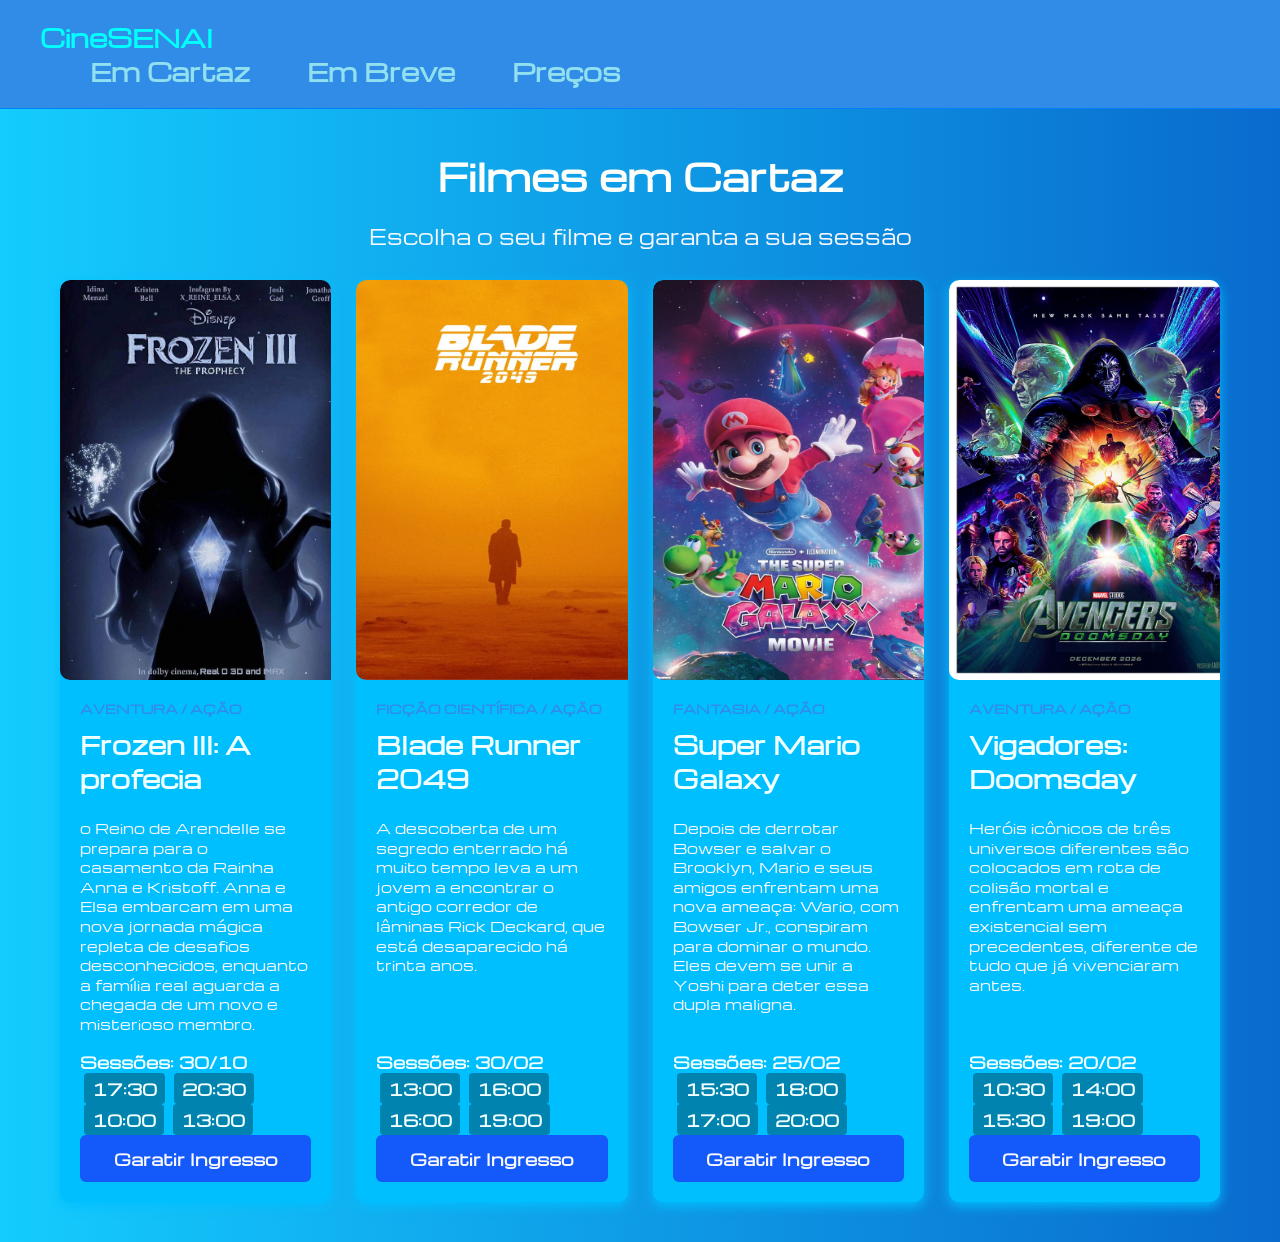
==== index.html @ dc5f7dcf "meu primeiro commit" ====
<!DOCTYPE html>
<html lang="pt-BR">
<head>
    <meta charset="UTF-8">
    <meta name="viewport" content="width=device-width, initial-scale=1.0">
    
    <title>CineSENAI - Filmes em Cartaz</title>
    <link rel="stylesheet" href="style.css">

    <link rel="icon" type="image/png" href="CineSENAI (1).png">
    <!-- colocando a imagem -->

<!-- semântica -> principal para motores de busca (uso de palavras chave) -->
 <!-- Tag pai -> tem filho e vice versa -->
</head>
<body>
<!-- corpo do site -->
    <header class="cabecalho">
    <!-- cabeçalho -->
        <div class="logo">
            <!-- bloco para codigos / divisao do site -->
            CineSENAI
            <nav class="menu">
                <!-- menu de NAV egação -->
                <a href="#">Em Cartaz</a>
                <a href="#">Em Breve</a>
                <a href="#">Preços</a>
            </nav>
        </div>
    </header> 
    
    <main class="container">
        <!-- conteudo pricipal do site -->
        
        <h1 class="titulo-secao">Filmes em Cartaz</h1>
        <p class="subtitulo">Escolha o seu filme e garanta a sua sessão</p>


         <section class="grade-filmes">
             <!-- bloco que agrupa conteudo sobre o mesmo assunto -->
                <article class="card-filme">

                <!--article -> filho do section (pq ta dentro dele)  -->
                <img src="download (1).jpg" alt="Frozen III: A profecia">
                <!-- o alt é para o motor de busca saber o que é -->

                <div class="conteudo-filme">

                    <span class="genero"> Aventura / Ação </span>
                    <h2 class="nome-filme">Frozen III: A profecia</h2>
                    <p class="sinopse">o Reino de Arendelle se prepara para o casamento da Rainha Anna e Kristoff. Anna e Elsa embarcam em uma nova jornada mágica repleta de desafios desconhecidos, enquanto a família real aguarda a chegada de um novo e misterioso membro.</p>
                    
                    <div class="secoes">

                        <strong>Sessões: 30/10</strong>

                        <span class="horario">17:30</span>
                        <span class="horario">20:30</span>

                        <span class="horario">10:00</span>

                        <span class="horario">13:00</span>
                    </div>
                    <a href="#" class="botao-comprar">Garatir Ingresso</a>
                </div>  
                
              </article>

              <!-- FILME 2 -->

               <article class="card-filme">

                <!--article -> filho do section (pq ta dentro dele)  -->
                <img src="Blade Runner 2049.jpg" alt="blade runner 2049">
                <!-- o alt é para o motor de busca saber o que é -->

                <div class="conteudo-filme">

                    <span class="genero"> Ficção científica / Ação </span>
                    <h2 class="nome-filme">Blade Runner 2049</h2>
                    <p class="sinopse">A descoberta de um segredo enterrado há muito tempo leva a um jovem a encontrar o antigo corredor de lâminas Rick Deckard, que está desaparecido há trinta anos.</p>
                    
                    <div class="secoes">

                        <strong>Sessões: 30/02</strong>
                        
                        <span class="horario">13:00</span>
                        <span class="horario">16:00</span>

                        <span class="horario">16:00</span>
                        <span class="horario">19:00</span>
                    </div>
                    <a href="#" class="botao-comprar">Garatir Ingresso</a>
                </div>  
                
              </article>

              <!-- FILME 3 -->

               <article class="card-filme">

                <!--article -> filho do section (pq ta dentro dele)  -->
                <img src="The Super Mario Galaxy Movie.jpg" alt="Super Mario Galaxy Filme">
                <!-- o alt é para o motor de busca saber o que é -->

                <div class="conteudo-filme">

                    <span class="genero"> Fantasia / Ação </span>
                    <h2 class="nome-filme">Super Mario Galaxy</h2>
                    <p class="sinopse">Depois de derrotar Bowser e salvar o Brooklyn, Mario e seus amigos enfrentam uma nova ameaça: Wario, com Bowser Jr., conspiram para dominar o mundo. Eles devem se unir a Yoshi para deter essa dupla maligna.</p>
                    
                    <div class="secoes">

                        <strong>Sessões: 25/02</strong>

                        <span class="horario">15:30</span>
                        <span class="horario">18:00</span>

                        <span class="horario">17:00</span>

                        <span class="horario">20:00</span>
                    </div>
                    <a href="#" class="botao-comprar">Garatir Ingresso</a>
                </div>  
                
              </article>

              <!-- FILME 4 -->

               <article class="card-filme">

                <!--article -> filho do section (pq ta dentro dele)  -->
                <img src="AVENGERS DOOMSDAY poster hd 2026.jpg" alt="Vigadores: Doomsday">
                <!-- o alt é para o motor de busca saber o que é -->

                <div class="conteudo-filme">

                    <span class="genero"> Aventura / Ação </span>
                    <h2 class="nome-filme">Vigadores: Doomsday</h2>
                    <p class="sinopse">Heróis icônicos de três universos diferentes são colocados em rota de colisão mortal e enfrentam uma ameaça existencial sem precedentes, diferente de tudo que já vivenciaram antes.</p>
                    
                    <div class="secoes">

                        <strong>Sessões: 20/02</strong>

                        <span class="horario">10:30</span>
                        <span class="horario">14:00</span>

                        <span class="horario">15:30</span>

                        <span class="horario">19:00</span>
                    </div>
                    <a href="#" class="botao-comprar">Garatir Ingresso</a>
                </div>  
                
              </article>

              
              
         </section>
    </main>
</body>
</html>
---- style.css ----
/* comentario */

/* FORMATAÇÃO DA MINHA PÁGINA  */

@import url('https://fonts.googleapis.com/css2?family=Bitcount+Prop+Single:wght@100..900&family=Jim+Nightshade&family=Michroma&display=swap');

*{
    /* isso afeta todo o site */
    box-sizing: border-box;
}
body{
    margin: 0;
    background-image: linear-gradient(to right, #14ccfe, #096bce);
    padding: 0;
    font-family: Michroma;
    color: #F0FFFF;
    /* cor da fonte */
}
.cabecalho{
    background-color: #318CE7;
    padding: 20px 40px;
    /* aumenta o FUNDO, o ESPAÇAMENTO */
    display: flex;
    /* faz com que cada um fique do lado do outro */
    justify-content: space-between;
    /* coloca cada filho separado */
    align-items: center;
    border-bottom: 1px solid #007FFF;
    /* fazendo uma linha inferior */
}

.logo{
    font-size: 24px;
    font-weight: bold;
    /* definindo a espessura em negrito */
    color: aqua;
    position: relative;
    margin-right: 50px;
}

.menu a{
    /* formatando todos os "a"s dentro da classe menu*/
    color: #90e0ef;
    text-decoration: none;
    /* tirando aquela linha que fica debaixo do link */
    margin-left: 50px;
    /* desgrudando ele do canto esquerdo */
    font-weight: bold;
    transition: color 0.6s ease;
    /* nao sei pq ta ficando embaixo */
}
.container{
    max-width: 1200px;
    /* largura maxima da tela */
    /* ele vai ter um limite de tamanho independente da tela */
    margin: 40px auto;
    /* margem */
    /* o "auto" significa que a direita e a esquerda ainda fica "grudado na imagem" */
    /* aparentemente ele só fica mais grudado pra esquerda msm*/
    /* as coisad que estao la dentro nao vao ficar colados na borda */
    padding: 0 20px;
    /* "margem interna" */
    /* a separação da margem */

}
.titulo-secao{
    font-size: 37px;
    margin-bottom: 5px;
    color: #FEFEFA;
    text-align: center;
}
.subtitulo{
    color: #F8F8FF;
    font-size: 20px;
    margin-bottom: 30px;
    /* afasta as imagens */
    text-align: center;
}
.grade-filmes{
    display: grid;
    /* vai organizar todos os elementos (filhos) em linhas e colunas  */
    grid-template-columns: repeat(auto-fit, minmax(260px, 1fr));
    /* pra deixar tudo na horizontal */
    gap: 25px;
}
.card-filme{
    background-color: #00BFFF;
    border-radius: 10px;
    /* Fazendo borda no paranaue em volta da imagem */
    overflow: hidden;
    transition: color 0.6s ease;
    box-shadow: 0 4px 12px #00BFFF;
    display: flex;
    flex-direction: column;
    /* muda o eixo (dispkay flex -> texto some. flex-direction column -> texto volta) */

    transition: transform 0.8s ease;
}
.card-filme:hover{
    transform: translateY(-100px);
    transition: color 1s ease;
    box-shadow: 0 4px 12px #d1d8da;
    
}
.poster{
    width: 100%;
    height: 320px;
    object-fit: cover;
    /* garante que todas as imagens fiquem com a altura perfeita */
}
img{
    width: 300px;
    border-radius: 10px;
    height: 400px;
}
.conteudo-filme{
    padding: 20px;
    display: flex;
    flex-direction: column;
    flex-grow: 1;
    /* estica verticalmente eempurra o botao para base */
}
.genero{
    font-size: 12px;
    color: #318CE7;
    text-transform: uppercase;
    font-weight: bold;
    margin-bottom: 5px;
}
.nome-filme{
    margin: 5px 0 10px 0;
}
.sinopse{
    font-size: 14px;
    color: #F8F8FF;
    line-height: 1.4;
    margin-bottom: 15px;
    flex-grow: 1;
}
.sessoes{
    font-size: 12px;
    margin-bottom: 20px;
}
.horario{
    display: inline-block;
    background-color: #0083af;
    border-radius: 4px;
    padding: 4px 8px;
    margin-left: 4px;
    color: #F0FFFF;
    font-weight: bold;
}
.botao-comprar{
    display: block;
    text-align: center;
    background-color: #1459fa;
    color: #F8F8FF;
    padding: 12px 0;
    border-radius: 6px;
    text-decoration: none;
    font-weight: bold;
}
.botao-comprar:hover{
    background-color: #148bfa;
}
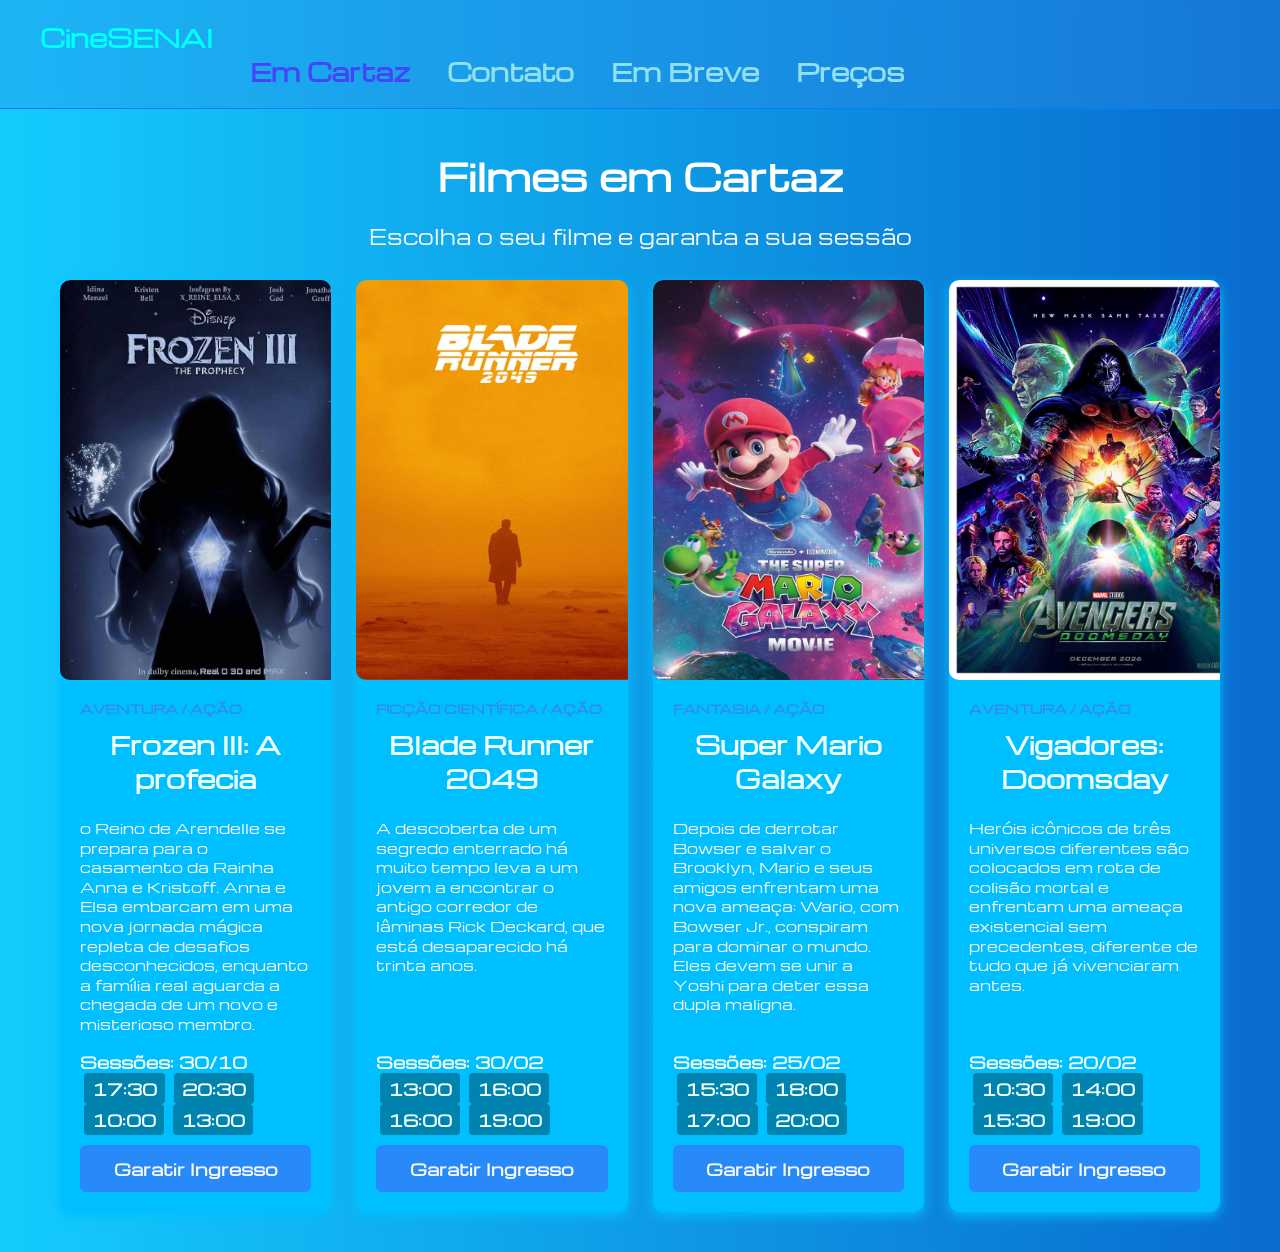
==== commit 7eda7cb9: "atualizacao adicionado novas áreas, ainda quero colocar umas coisas no fundo do site" ====
--- a/index.html
+++ b/index.html
@@ -14,6 +14,7 @@
  <!-- Tag pai -> tem filho e vice versa -->
 </head>
 <body>
+    <!-- <img src="Design sem nome.png" class="vaiProFundo"> -->
 <!-- corpo do site -->
     <header class="cabecalho">
     <!-- cabeçalho -->
@@ -22,9 +23,11 @@
             CineSENAI
             <nav class="menu">
                 <!-- menu de NAV egação -->
-                <a href="#">Em Cartaz</a>
-                <a href="#">Em Breve</a>
-                <a href="#">Preços</a>
+                <a href="index.html" class="selecionado">Em Cartaz</a>
+                <a href="contato.html">Contato</a>
+                <!-- target="_blank" cria uma nova aba -->
+                <a href="emBreve.html">Em Breve</a>
+                <a href="garantirIngresso.html">Preços</a>
             </nav>
         </div>
     </header> 
@@ -150,6 +153,7 @@
 
                         <span class="horario">19:00</span>
                     </div>
+                                            
                     <a href="#" class="botao-comprar">Garatir Ingresso</a>
                 </div>  
                 
--- a/style.css
+++ b/style.css
@@ -17,7 +17,7 @@
     /* cor da fonte */
 }
 .cabecalho{
-    background-color: #318CE7;
+    background-color: #318ce756;
     padding: 20px 40px;
     /* aumenta o FUNDO, o ESPAÇAMENTO */
     display: flex;
@@ -27,6 +27,8 @@
     align-items: center;
     border-bottom: 1px solid #007FFF;
     /* fazendo uma linha inferior */
+    backdrop-filter: blur(5000px);
+    /* isso é um filtro pra embaçar pq eu quero botar umas img de fundo */
 }
 
 .logo{
@@ -35,19 +37,27 @@
     /* definindo a espessura em negrito */
     color: aqua;
     position: relative;
-    margin-right: 50px;
-}
-
+    margin-right: 300px;
+    /* right: -25%; */
+
+}
+.menu{
+    margin-left: 180px;
+    position: relative;
+}
 .menu a{
     /* formatando todos os "a"s dentro da classe menu*/
     color: #90e0ef;
     text-decoration: none;
     /* tirando aquela linha que fica debaixo do link */
-    margin-left: 50px;
+    margin-left: 30px;
     /* desgrudando ele do canto esquerdo */
     font-weight: bold;
     transition: color 0.6s ease;
     /* nao sei pq ta ficando embaixo */
+}
+.menu a:hover{
+    color: #0033ff;
 }
 .container{
     max-width: 1200px;
@@ -99,7 +109,7 @@
 .card-filme:hover{
     transform: translateY(-100px);
     transition: color 1s ease;
-    box-shadow: 0 4px 12px #d1d8da;
+    box-shadow: 0 30px 70px #d1d8da;
     
 }
 .poster{
@@ -152,8 +162,10 @@
 }
 .botao-comprar{
     display: block;
-    text-align: center;
-    background-color: #1459fa;
+    margin-top: 10px;
+    /* pra afastar de cima */
+    text-align: center;
+    background-color: #2889f8;
     color: #F8F8FF;
     padding: 12px 0;
     border-radius: 6px;
@@ -161,5 +173,112 @@
     font-weight: bold;
 }
 .botao-comprar:hover{
-    background-color: #148bfa;
-}   +    background-color: #0033ff;
+    transition: 0.5s;
+}   
+.areaInscricao{
+    display: flex;
+    gap: 30px;
+    /* espaçamento */
+}
+.colunaForm{
+    flex: 1;
+    /* faz o form crescer proporcionalmente */
+    min-width: 320px;
+    background-color: #2b3032;
+    padding: 30px;
+    /* INTERNA */
+    border-radius: 10px;
+    /* pra arredondar os cantos */
+    box-shadow: 0 4px 12px #096bce;
+}
+.colunaMidia{
+    flex: 1;
+    min-width: 320px;
+    display: flex;
+    gap: 20px;
+    flex-direction: column;
+}
+.colunaForm label{
+    font-size: 14px;
+    font-weight: bold;
+    color: #d1d8da;
+}
+.colunaForm input[type="text"],
+.colunaForm input[type="password"],
+.colunaForm input[type="email"],
+.colunaForm input[type="date"],
+.colunaForm input::placeholder,
+.colunaForm textarea,
+.colunaForm select{
+    width: 100%;
+    padding: 10px;
+    margin-top: 5px;
+    margin-bottom: 15px;
+    background-color: #7a7e7f;
+    color: #d1d8da;
+    border-radius: 5px;
+    font-size: 14px;
+}
+
+.btnEnviar{
+    background-color: rgb(0, 85, 255);
+    color: cornsilk;
+    border: none;
+    padding: 12px 24px;
+    border-radius: 6px;
+    font-weight: bold;
+    cursor: pointer;
+    /* mudando o simbolo do mouse */
+}
+.btnLimpar{
+    background-color: rgb(0, 85, 255);
+    color: cornsilk;
+    border: none;
+    padding: 12px 24px;
+    border-radius: 6px;
+    font-weight: bold;
+    cursor: pointer;
+    /* mudando o simbolo do mouse */
+}
+.btnEnviar:hover, .btnLimpar:hover{
+    transition: 0.3s ease-in;
+    /* A TRANSIÇÃO EU PESQUISEI, NN É IA  */
+    background-color: #00BFFF;
+}
+
+.vaiProFundo{
+    width: 100%;
+    height: 100%;
+}
+.menu .selecionado{
+    color: #4545f6
+}
+.containerAssentos{
+    cursor: default;
+}
+.linha{
+    text-align: center;
+    margin-bottom: 15px;
+}
+.assento{
+    width: 30px;
+    height: 30px;
+    border-radius: 10px;
+    background-color: #14ccfe;
+}
+.assento:hover{
+    background-color: #2889f8;
+    transition: 0.3s;
+    cursor: pointer;
+}
+h2{
+    text-align: center;
+}
+.tabelaPrecos{
+    display: flex;
+    flex-direction: column;
+    width: 1000px;
+    margin: 0 auto;
+    margin-top: 40px;
+}
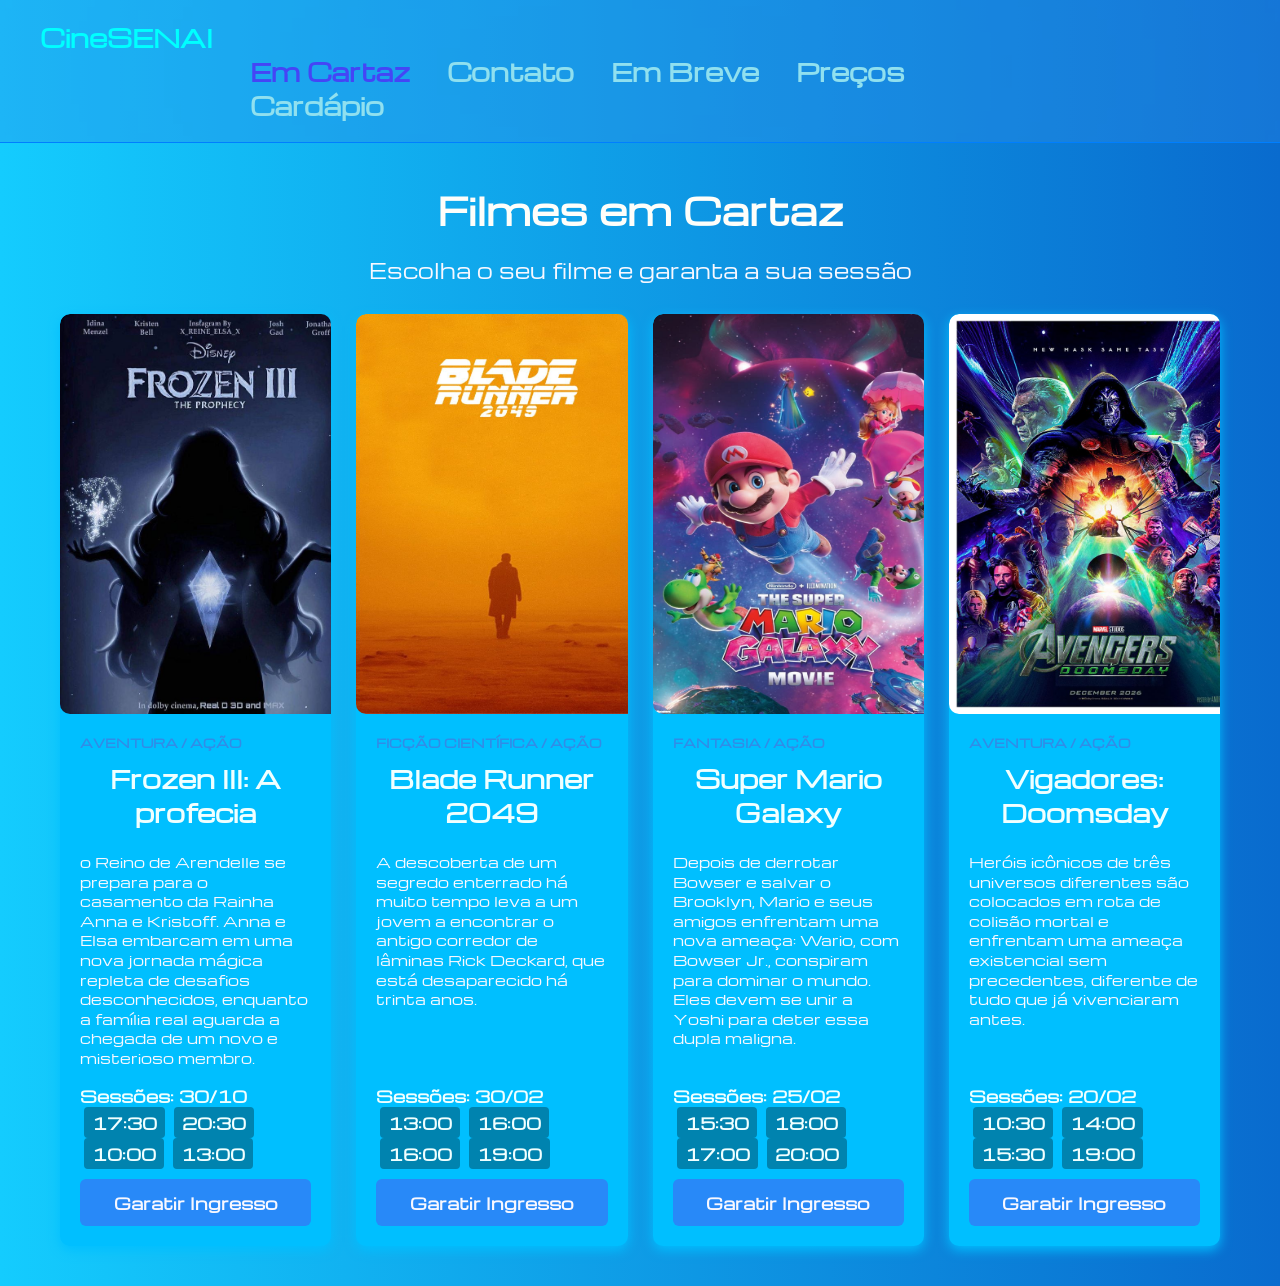
==== commit 2b910844: "cardapio_III" ====
--- a/index.html
+++ b/index.html
@@ -28,6 +28,7 @@
                 <!-- target="_blank" cria uma nova aba -->
                 <a href="emBreve.html">Em Breve</a>
                 <a href="garantirIngresso.html">Preços</a>
+                <a href="cardapio.html">Cardápio</a>
             </nav>
         </div>
     </header> 
@@ -64,7 +65,7 @@
 
                         <span class="horario">13:00</span>
                     </div>
-                    <a href="#" class="botao-comprar">Garatir Ingresso</a>
+                    <a href="garantirIngresso.html" class="botao-comprar">Garatir Ingresso</a>
                 </div>  
                 
               </article>
@@ -93,7 +94,7 @@
                         <span class="horario">16:00</span>
                         <span class="horario">19:00</span>
                     </div>
-                    <a href="#" class="botao-comprar">Garatir Ingresso</a>
+                    <a href="garantirIngresso.html" class="botao-comprar">Garatir Ingresso</a>
                 </div>  
                 
               </article>
@@ -123,7 +124,7 @@
 
                         <span class="horario">20:00</span>
                     </div>
-                    <a href="#" class="botao-comprar">Garatir Ingresso</a>
+                    <a href="garantirIngresso.html" class="botao-comprar">Garatir Ingresso</a>
                 </div>  
                 
               </article>
@@ -154,7 +155,7 @@
                         <span class="horario">19:00</span>
                     </div>
                                             
-                    <a href="#" class="botao-comprar">Garatir Ingresso</a>
+                    <a href="garantirIngresso.html" class="botao-comprar">Garatir Ingresso</a>
                 </div>  
                 
               </article>
--- a/style.css
+++ b/style.css
@@ -281,4 +281,35 @@
     width: 1000px;
     margin: 0 auto;
     margin-top: 40px;
+}
+.tabelaCardapio{
+    width: 80%;
+}
+.tabelaPreco{
+    width: 100%;
+    /* vai ocupar 100% da tabelaCardapio */
+    background-image: linear-gradient(to right, #4861d3, #0033ff);
+    font-size: 15px;
+    text-align: left;
+}
+.tabelaPreco th{
+    background-color: #4545f6;
+    color: #04c9ff;
+    padding: 16px 20px;
+    /* ;regra: cima, direita, baixo, esquerda */
+    /* fazendo um espaçamento entre as linhas */
+    font-size: 20px;
+    font-weight: bold;
+    text-transform: uppercase;
+    /* deixando em maiusculo */
+    border-bottom: 2px solid #14ccfe;
+}
+.tabelaPreco td{
+    padding: 16px 20px;
+    /* espaçamento interno */
+
+    border-bottom: 1px solid #2b3032;
+    /* borda debaixo */
+
+    color: #F8F8FF;
 }
